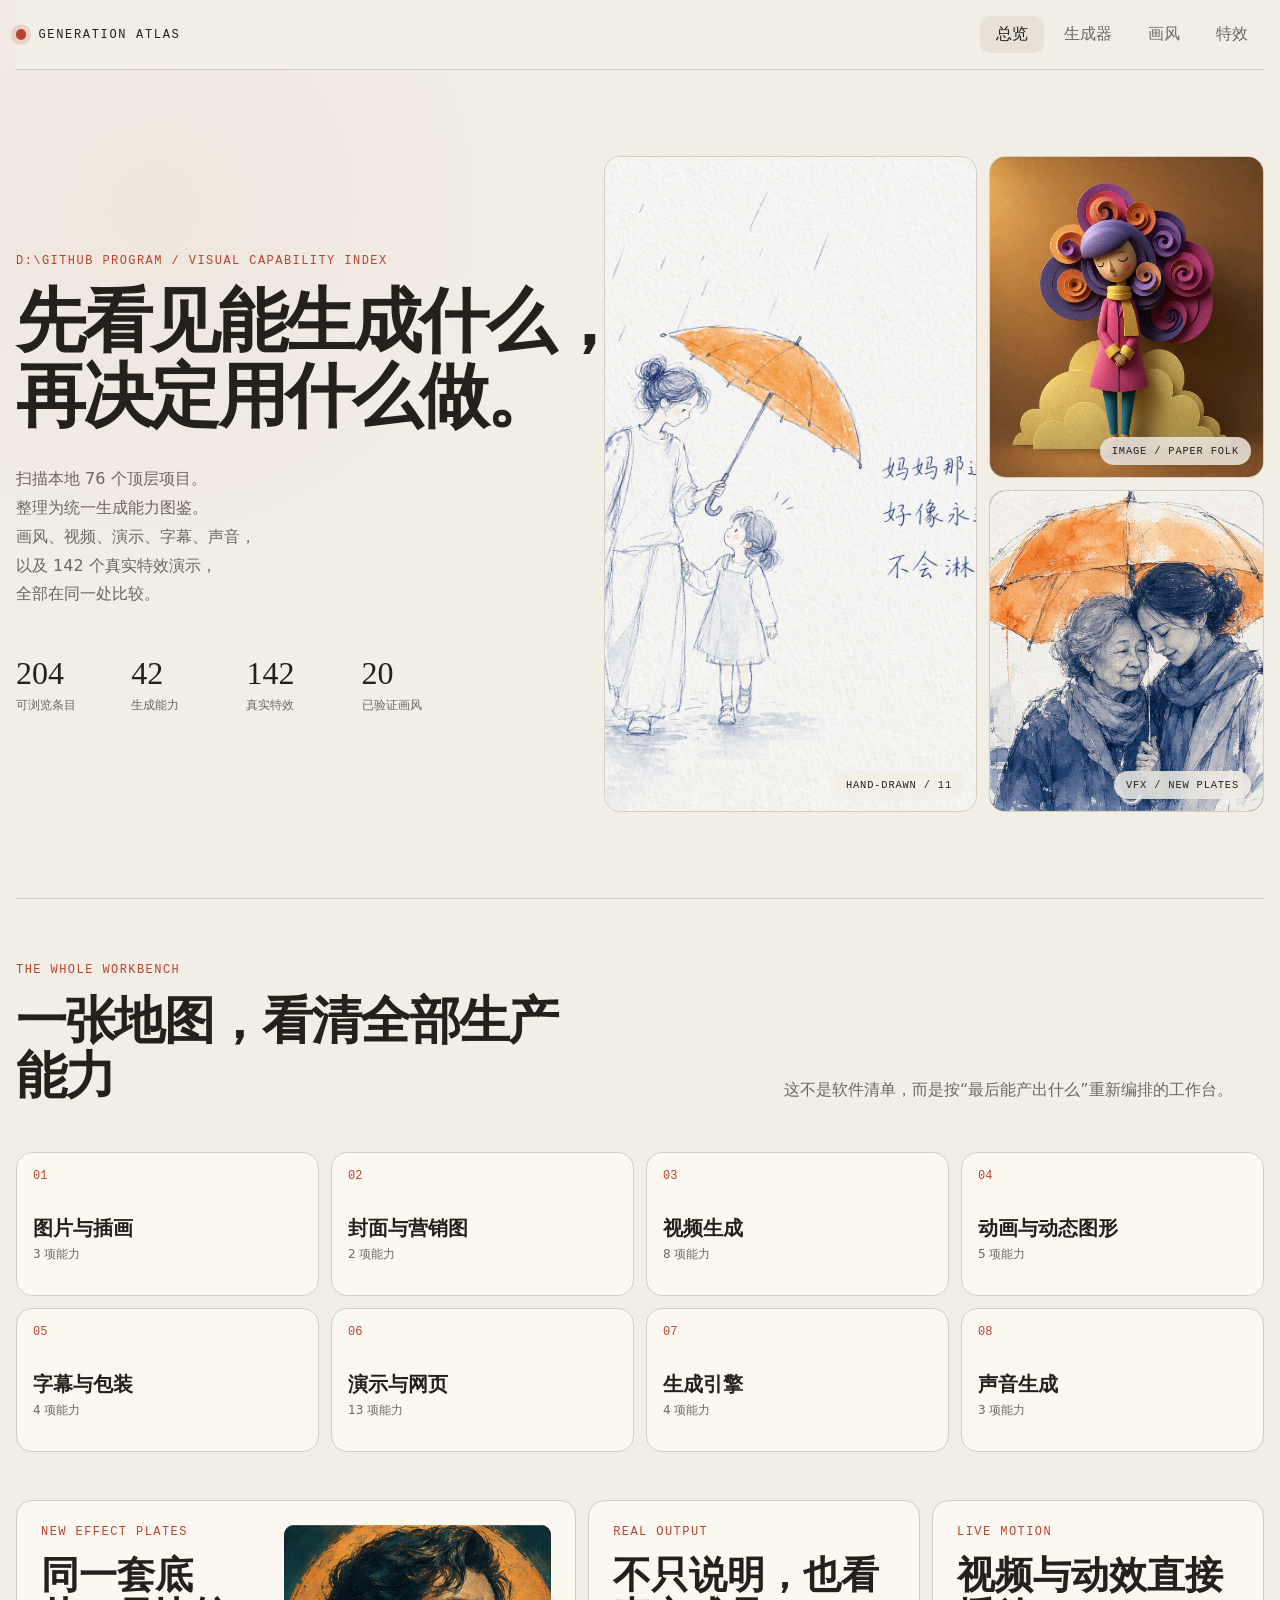
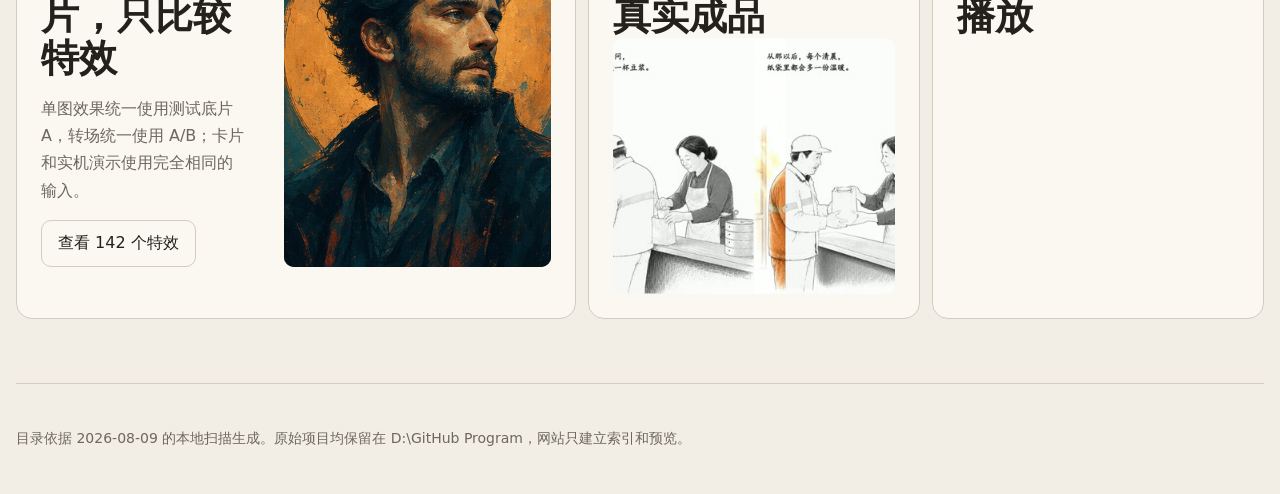
==== gallery/index.html @ 06fd8579 "新增生成能力图鉴与动态特效预览" ====
<!doctype html>
<html lang="zh-CN">
<head>
  <meta charset="utf-8">
  <meta name="viewport" content="width=device-width, initial-scale=1">
  <meta name="description" content="扫描 D:\GitHub Program 后建立的统一生成能力、视觉风格与特效素材库。">
  <title>生成能力图鉴</title>
  <link rel="icon" href="data:image/svg+xml,%3Csvg xmlns='http://www.w3.org/2000/svg' viewBox='0 0 64 64'%3E%3Crect width='64' height='64' rx='14' fill='%23b8442f'/%3E%3Ccircle cx='32' cy='32' r='15' fill='%23fff8ee'/%3E%3C/svg%3E">
  <link rel="stylesheet" href="./styles.css?v=20260728-2112">
  <link rel="stylesheet" href="./catalog.css?v=20260809-1535">
  <link rel="stylesheet" href="./effects.css?v=20260728-2112">
  <link rel="stylesheet" href="./canonical-effects.css?v=20260728-2112">
  <link rel="stylesheet" href="./responsive.css?v=20260728-2112">
  <script src="./data/catalog-data.js?v=20260809-1125" defer></script>
  <script src="./effect-specs.js?v=20260728-2112" defer></script>
  <script src="./assets/vendor/gsap.min.js?v=20260728-2112" defer></script>
  <script src="./effect-motion.js?v=20260809-1400" defer></script>
  <script src="./ui-utils.js?v=20260728-2112" defer></script>
  <script src="./renderers.js?v=20260728-2112" defer></script>
  <script src="./invocations.js?v=20260807-2220" defer></script>
  <script src="./gallery.js?v=20260809-1400" defer></script>
  <script src="./effect-preview-motion.js?v=20260809-1400" defer></script>
</head>
<body>
  <a class="skip-link" href="#catalog-main">跳到素材库</a>

  <header class="masthead">
    <a class="brand" href="#top" aria-label="生成能力图鉴首页">
      <span class="brand__mark" aria-hidden="true"></span>
      <span>GENERATION ATLAS</span>
    </a>
    <nav class="view-nav" aria-label="素材库分区">
      <button class="view-nav__button is-active" type="button" data-view="overview" aria-pressed="true">总览</button>
      <button class="view-nav__button" type="button" data-view="generators" aria-pressed="false">生成器</button>
      <button class="view-nav__button" type="button" data-view="styles" aria-pressed="false">画风</button>
      <button class="view-nav__button" type="button" data-view="effects" aria-pressed="false">特效</button>
    </nav>
  </header>

  <main id="catalog-main">
    <section id="top" class="hero" data-section="overview">
      <div class="hero__copy">
        <p class="eyebrow">D:\GITHUB PROGRAM / VISUAL CAPABILITY INDEX</p>
        <h1>
          <span>先看见能生成什么，</span>
          <span>再决定用什么做。</span>
        </h1>
        <p class="hero__intro">
          <span>扫描本地 76 个顶层项目。</span>
          <span>整理为统一生成能力图鉴。</span>
          <span>画风、视频、演示、字幕、声音，</span>
          <span>以及 142 个真实特效演示，</span>
          <span>全部在同一处比较。</span>
        </p>
        <dl class="hero__stats" aria-label="素材库统计">
          <div><dt>204</dt><dd>可浏览条目</dd></div>
          <div><dt>42</dt><dd>生成能力</dd></div>
          <div><dt>142</dt><dd>真实特效</dd></div>
          <div><dt>20</dt><dd>已验证画风</dd></div>
        </dl>
      </div>

      <div class="hero__contact-sheet" aria-label="生成内容预览">
        <figure class="hero__sample hero__sample--tall">
          <img src="./assets/effect-plates/emo-sketch.png" alt="情绪叙事淡彩速写">
          <figcaption>HAND-DRAWN / 11</figcaption>
        </figure>
        <figure class="hero__sample">
          <img src="./assets/effect-plates/paper-folk.png" alt="北欧纸雕">
          <figcaption>IMAGE / PAPER FOLK</figcaption>
        </figure>
        <figure class="hero__sample">
          <div class="effect-mini effect-mini--dissolve" aria-hidden="true">
            <img src="./assets/effect-plates/effect-ink-family.png" alt="">
            <img src="./assets/effect-plates/effect-vinyl-explorer.png" alt="">
          </div>
          <figcaption>VFX / NEW PLATES</figcaption>
        </figure>
      </div>
    </section>

    <section class="overview-board section-shell" data-section="overview" aria-labelledby="overview-title">
      <div class="section-heading">
        <div>
          <p class="eyebrow">THE WHOLE WORKBENCH</p>
          <h2 id="overview-title">一张地图，看清全部生产能力</h2>
        </div>
        <p>这不是软件清单，而是按“最后能产出什么”重新编排的工作台。</p>
      </div>
      <div id="family-board" class="family-board"></div>
      <div class="featured-grid">
        <article class="feature-story feature-story--wide">
          <div>
            <p class="eyebrow">NEW EFFECT PLATES</p>
            <h3>同一套底片，只比较特效</h3>
            <p>单图效果统一使用测试底片 A，转场统一使用 A/B；卡片和实机演示使用完全相同的输入。</p>
            <button class="inline-action" type="button" data-jump="effects">查看 142 个特效</button>
          </div>
          <div class="effect-mini effect-mini--dissolve" aria-hidden="true">
            <img src="./assets/effect-plates/effect-gouache-portrait.png" alt="">
            <img src="./assets/effect-plates/effect-paper-city.png" alt="">
          </div>
        </article>
        <article class="feature-story">
          <p class="eyebrow">REAL OUTPUT</p>
          <h3>不只说明，也看真实成品</h3>
          <img src="./assets/posters/handdraw-story.jpg" alt="手绘故事视频真实预览">
        </article>
        <article class="feature-story">
          <p class="eyebrow">LIVE MOTION</p>
          <h3>视频与动效直接播放</h3>
          <video src="./assets/posters/workbuddy-animation.mp4" autoplay muted loop playsinline aria-label="WorkBuddy 产品动画"></video>
        </article>
      </div>
    </section>

    <section class="catalog section-shell" data-section="generators" hidden aria-labelledby="generators-title">
      <div class="section-heading">
        <div>
          <p class="eyebrow">42 GENERATIVE WORKFLOWS</p>
          <h2 id="generators-title">按最终产物选择生成器</h2>
        </div>
        <p id="generator-count" class="result-count" aria-live="polite"></p>
      </div>
      <div class="toolbar">
        <label class="search">
          <span>搜索能力、产物或项目</span>
          <input id="generator-search" type="search" placeholder="例如：封面、字幕、PPT、语音" autocomplete="off">
        </label>
        <div id="generator-filters" class="filters" role="group" aria-label="按生成能力分组"></div>
      </div>
      <div id="generator-grid" class="catalog-grid"></div>
      <div id="generator-empty" class="empty-state" hidden>
        <h3>没有匹配的生成能力</h3>
        <p>换个关键词或回到全部分类。</p>
        <button class="inline-action" type="button" data-clear="generators">清除筛选</button>
      </div>
    </section>

    <section class="catalog section-shell" data-section="styles" hidden aria-labelledby="styles-title">
      <div class="section-heading">
        <div>
          <p class="eyebrow">20 VERIFIED VISUAL RECIPES</p>
          <h2 id="styles-title">选择稳定可复用的画风</h2>
        </div>
        <p id="style-count" class="result-count" aria-live="polite"></p>
      </div>
      <div class="toolbar">
        <label class="search">
          <span>搜索名称、别名或用途</span>
          <input id="style-search" type="search" placeholder="例如：水粉、讲解、潮玩" autocomplete="off">
        </label>
        <div id="style-filters" class="filters" role="group" aria-label="按画风分组"></div>
      </div>
      <div id="style-grid" class="catalog-grid catalog-grid--styles"></div>
      <div id="style-empty" class="empty-state" hidden>
        <h3>没有匹配的画风</h3>
        <p>换一个关键词或清除当前筛选。</p>
        <button class="inline-action" type="button" data-clear="styles">清除筛选</button>
      </div>
    </section>

    <section class="catalog section-shell" data-section="effects" hidden aria-labelledby="effects-title">
      <div class="section-heading">
        <div>
          <p class="eyebrow">142 LIVE HYPERFRAMES DEMOS</p>
          <h2 id="effects-title">统一生成图特效库</h2>
        </div>
        <p id="effect-count" class="result-count" aria-live="polite"></p>
      </div>
      <div class="effects-note">
        <span>控制变量预览</span>
        <p>单图效果只用固定 A，转场只用固定 A/B；点开后仍用同一套底片<span class="effects-note__keep">播放对应特效</span>。</p>
      </div>
      <div class="toolbar">
        <label class="search">
          <span>搜索特效名称或类型</span>
          <input id="effect-search" type="search" placeholder="例如：dissolve、caption、glass、code" autocomplete="off">
        </label>
        <div id="effect-filters" class="filters" role="group" aria-label="按特效类型分组"></div>
      </div>
      <div id="effect-grid" class="effect-grid"></div>
      <div id="effect-empty" class="empty-state" hidden>
        <h3>没有匹配的特效</h3>
        <p>尝试 shader、caption、transition 或 code。</p>
        <button class="inline-action" type="button" data-clear="effects">清除筛选</button>
      </div>
    </section>
  </main>

  <footer>
    <p>目录依据 2026-08-09 的本地扫描生成。原始项目均保留在 D:\GitHub Program，网站只建立索引和预览。</p>
  </footer>

  <dialog id="detail-dialog" class="detail-dialog" aria-labelledby="detail-title">
    <div class="dialog__frame">
      <div id="detail-media" class="dialog__media"></div>
      <div class="dialog__copy">
        <div class="dialog__header">
          <p id="detail-meta" class="dialog__meta"></p>
          <button id="detail-close" class="text-button" type="button">关闭</button>
        </div>
        <div class="dialog__content">
          <h2 id="detail-title"></h2>
          <p id="detail-description" class="dialog__description"></p>
          <div id="detail-tags" class="tags"></div>
          <p id="detail-source" class="source-path"></p>
        </div>
        <button id="detail-copy" class="primary-action" type="button">复制调用信息</button>
      </div>
    </div>
  </dialog>
</body>
</html>
---- gallery/styles.css ----
:root {
  color-scheme: light dark;
  --canvas: #f2eee6;
  --surface: #fbf8f1;
  --surface-strong: #e8e1d5;
  --ink: #24211d;
  --ink-muted: #6d675f;
  --line: #d4ccbf;
  --accent: #b8442f;
  --accent-ink: #fff8ee;
  --display: "Iowan Old Style", "Songti SC", "STSong", Georgia, serif;
  --body: "PingFang SC", "Microsoft YaHei", system-ui, sans-serif;
  --mono: "SFMono-Regular", Consolas, monospace;
  --text-xs: 0.75rem;
  --text-sm: 0.875rem;
  --text-md: 1rem;
  --text-lg: 1.25rem;
  --text-xl: clamp(2.3rem, 5.5vw, 4.7rem);
  --space-1: 0.25rem;
  --space-2: 0.5rem;
  --space-3: 0.75rem;
  --space-4: 1rem;
  --space-6: 1.5rem;
  --space-8: 2rem;
  --space-12: 3rem;
  --space-16: 4rem;
  --radius-control: 0.625rem;
  --radius-card: 1rem;
  --radius-dialog: 1.25rem;
  --content-width: 92.5rem;
  --transition-standard: 180ms ease-out;
}

@media (prefers-color-scheme: dark) {
  :root {
    --canvas: #1b1a18;
    --surface: #25231f;
    --surface-strong: #34302a;
    --ink: #f1eadf;
    --ink-muted: #b9b0a4;
    --line: #49443d;
    --accent: #e07a61;
    --accent-ink: #211b18;
  }
}

* {
  box-sizing: border-box;
}

html {
  scroll-behavior: smooth;
  background: var(--canvas);
  color: var(--ink);
  font-family: var(--body);
}

body {
  min-width: 20rem;
  margin: 0;
  background:
    radial-gradient(circle at 12% 10%, color-mix(in srgb, var(--accent) 5%, transparent), transparent 26rem),
    var(--canvas);
  color: var(--ink);
}

button,
input {
  font: inherit;
}

button {
  color: inherit;
}

button:focus-visible,
input:focus-visible {
  outline: 0.1875rem solid var(--accent);
  outline-offset: var(--space-1);
}

img,
video {
  display: block;
  max-width: 100%;
}

[hidden] {
  display: none !important;
}

.skip-link {
  position: fixed;
  top: var(--space-3);
  left: var(--space-3);
  z-index: 50;
  padding: var(--space-3) var(--space-4);
  border-radius: var(--radius-control);
  background: var(--accent);
  color: var(--accent-ink);
  transform: translateY(-160%);
}

.skip-link:focus {
  transform: translateY(0);
}

.masthead {
  position: sticky;
  top: 0;
  z-index: 20;
  display: flex;
  align-items: center;
  justify-content: space-between;
  width: min(calc(100% - var(--space-8)), var(--content-width));
  margin-inline: auto;
  padding-block: var(--space-4);
  border-bottom: 0.0625rem solid var(--line);
  background: color-mix(in srgb, var(--canvas) 88%, transparent);
  backdrop-filter: blur(1rem);
}

.brand {
  display: inline-flex;
  align-items: center;
  gap: var(--space-3);
  color: var(--ink);
  font-family: var(--mono);
  font-size: var(--text-xs);
  letter-spacing: 0.14em;
  text-decoration: none;
}

.brand__mark {
  width: 0.65rem;
  height: 0.65rem;
  border-radius: 50%;
  background: var(--accent);
  box-shadow: 0 0 0 0.3rem color-mix(in srgb, var(--accent) 16%, transparent);
}

.view-nav {
  display: flex;
  gap: var(--space-1);
}

.view-nav__button {
  padding: var(--space-2) var(--space-4);
  border: 0;
  border-radius: var(--radius-control);
  background: transparent;
  color: var(--ink-muted);
  cursor: pointer;
}

.view-nav__button:hover,
.view-nav__button.is-active {
  background: var(--surface-strong);
  color: var(--ink);
}

.hero,
.section-shell,
footer {
  width: min(calc(100% - var(--space-8)), var(--content-width));
  margin-inline: auto;
}

#catalog-main {
  scroll-margin-top: calc(var(--space-16) + var(--space-4));
}

.hero {
  display: grid;
  grid-template-columns: minmax(0, 0.9fr) minmax(28rem, 1.1fr);
  gap: var(--space-12);
  align-items: center;
  min-height: min(52rem, 92vh);
  padding-block: var(--space-16);
}

.hero__copy,
.hero__contact-sheet {
  min-width: 0;
}

.eyebrow {
  margin: 0 0 var(--space-4);
  color: var(--accent);
  font-family: var(--mono);
  font-size: var(--text-xs);
  letter-spacing: 0.12em;
}

h1,
h2,
h3,
p {
  text-wrap: pretty;
}

h1,
h2,
h3 {
  font-family: var(--display);
}

h1 {
  margin: 0;
  font-size: var(--text-xl);
  font-weight: 600;
  letter-spacing: -0.04em;
  line-height: 1.06;
}

h1 span,
.hero__intro span {
  display: block;
}

h1 span {
  white-space: nowrap;
}

.hero__intro {
  max-width: 42rem;
  margin: var(--space-8) 0 0;
  color: var(--ink-muted);
  font-size: var(--text-md);
  line-height: 1.8;
}

.hero__stats {
  display: flex;
  flex-wrap: wrap;
  gap: var(--space-8);
  margin: var(--space-12) 0 0;
}

.hero__stats div {
  min-width: 5.2rem;
}

.hero__stats dt {
  font-family: var(--display);
  font-size: 2rem;
  line-height: 1;
}

.hero__stats dd {
  margin: var(--space-2) 0 0;
  color: var(--ink-muted);
  font-size: var(--text-xs);
}

.hero__contact-sheet {
  display: grid;
  grid-template-columns: minmax(0, 1.15fr) minmax(0, 0.85fr);
  grid-template-rows: repeat(2, minmax(0, 1fr));
  gap: var(--space-3);
  min-height: 34rem;
}

.hero__sample {
  position: relative;
  min-width: 0;
  margin: 0;
  overflow: hidden;
  border: 0.0625rem solid var(--line);
  border-radius: var(--radius-card);
  background: var(--surface-strong);
}

.hero__sample--tall {
  grid-row: 1 / 3;
}

.hero__sample img,
.hero__sample video {
  width: 100%;
  height: 100%;
  object-fit: cover;
}

.hero__sample figcaption {
  position: absolute;
  right: var(--space-3);
  bottom: var(--space-3);
  padding: var(--space-2) var(--space-3);
  border-radius: 999px;
  background: color-mix(in srgb, var(--canvas) 82%, transparent);
  font-family: var(--mono);
  font-size: 0.65rem;
  letter-spacing: 0.08em;
  backdrop-filter: blur(0.7rem);
}

.section-shell {
  padding-block: var(--space-16);
  border-top: 0.0625rem solid var(--line);
}

.section-heading {
  display: grid;
  grid-template-columns: minmax(0, 1fr) minmax(16rem, 30rem);
  gap: var(--space-8);
  align-items: end;
  margin-bottom: var(--space-12);
}

.section-heading h2 {
  max-width: 24ch;
  margin: 0;
  font-size: clamp(2rem, 4vw, 3.8rem);
  font-weight: 600;
  letter-spacing: -0.035em;
  line-height: 1.08;
}

.section-heading > p {
  margin: 0;
  color: var(--ink-muted);
  line-height: 1.7;
}

footer {
  padding-block: var(--space-8);
  border-top: 0.0625rem solid var(--line);
  color: var(--ink-muted);
  font-size: var(--text-sm);
}

.clipboard-fallback {
  position: fixed;
  opacity: 0;
  pointer-events: none;
}
---- gallery/catalog.css ----
.family-board {
  display: grid;
  grid-template-columns: repeat(4, minmax(0, 1fr));
  gap: var(--space-3);
}

.family-tile {
  display: grid;
  min-height: 9rem;
  padding: var(--space-4);
  border: 0.0625rem solid var(--line);
  border-radius: var(--radius-card);
  background: var(--surface);
  text-align: left;
  cursor: pointer;
  transition: transform var(--transition-standard), border-color var(--transition-standard);
}

.family-tile:hover {
  border-color: var(--accent);
  transform: translateY(-0.2rem);
}

.family-tile__index {
  color: var(--accent);
  font-family: var(--mono);
  font-size: var(--text-xs);
}

.family-tile strong {
  align-self: end;
  font-family: var(--display);
  font-size: var(--text-lg);
}

.family-tile > span:last-child {
  margin-top: var(--space-1);
  color: var(--ink-muted);
  font-size: var(--text-xs);
}

.featured-grid {
  display: grid;
  grid-template-columns: 1.35fr 0.8fr 0.8fr;
  gap: var(--space-3);
  margin-top: var(--space-12);
}

.feature-story {
  display: grid;
  align-content: start;
  min-height: 25rem;
  padding: var(--space-6);
  overflow: hidden;
  border: 0.0625rem solid var(--line);
  border-radius: var(--radius-card);
  background: var(--surface);
}

.feature-story--wide {
  grid-template-columns: minmax(0, 0.9fr) minmax(14rem, 1.1fr);
  gap: var(--space-6);
}

.feature-story h3 {
  margin: 0;
  font-size: clamp(1.6rem, 3vw, 2.7rem);
  font-weight: 600;
  line-height: 1.08;
}

.feature-story p:not(.eyebrow) {
  color: var(--ink-muted);
  line-height: 1.7;
}

.feature-story > img,
.feature-story > video {
  width: 100%;
  height: 16rem;
  margin-top: auto;
  border-radius: var(--radius-control);
  object-fit: cover;
}

.inline-action,
.card-action,
.primary-action,
.text-button,
.filter {
  border: 0.0625rem solid var(--line);
  border-radius: var(--radius-control);
  background: var(--surface);
  cursor: pointer;
  transition: transform var(--transition-standard), border-color var(--transition-standard), background var(--transition-standard);
}

.inline-action {
  padding: var(--space-3) var(--space-4);
}

.inline-action:hover,
.card-action:hover,
.filter:hover {
  border-color: var(--accent);
  transform: translateY(-0.1rem);
}

.toolbar {
  display: grid;
  grid-template-columns: minmax(16rem, 24rem) minmax(0, 1fr);
  gap: var(--space-4);
  align-items: end;
  margin-bottom: var(--space-8);
}

.search {
  display: grid;
  gap: var(--space-2);
  color: var(--ink-muted);
  font-size: var(--text-xs);
}

.search input {
  width: 100%;
  min-height: 2.8rem;
  padding: 0 var(--space-4);
  border: 0.0625rem solid var(--line);
  border-radius: var(--radius-control);
  background: var(--surface);
  color: var(--ink);
}

.filters {
  display: flex;
  flex-wrap: wrap;
  gap: var(--space-2);
}

.filter {
  padding: 0.65rem var(--space-3);
  color: var(--ink-muted);
}

.filter.is-active {
  border-color: var(--ink);
  background: var(--surface-strong);
  color: var(--ink);
}

.catalog-grid {
  display: grid;
  grid-template-columns: repeat(auto-fill, minmax(min(100%, 18rem), 1fr));
  gap: var(--space-4);
}

.catalog-card {
  display: grid;
  grid-template-rows: 17rem 1fr;
  min-width: 0;
  overflow: hidden;
  border: 0.0625rem solid var(--line);
  border-radius: var(--radius-card);
  background: var(--surface);
}

.catalog-card__media {
  min-width: 0;
  padding: 0;
  overflow: hidden;
  border: 0;
  border-bottom: 0.0625rem solid var(--line);
  background: var(--surface-strong);
  cursor: zoom-in;
}

.catalog-card__media img,
.catalog-card__media video {
  width: 100%;
  height: 100%;
  object-fit: cover;
  transition: transform 450ms ease-out;
}

.catalog-card__media:hover img,
.catalog-card__media:hover video {
  transform: scale(1.025);
}

.catalog-card__media:focus-visible {
  position: relative;
  z-index: 1;
  outline: 0;
}

.catalog-card__media:focus-visible::after {
  content: "";
  position: absolute;
  inset: 0;
  border: 3px solid var(--accent);
  pointer-events: none;
}

.catalog-card--style .catalog-card__media img {
  object-fit: contain;
}

.catalog-card__body {
  display: grid;
  align-content: start;
  gap: var(--space-3);
  padding: var(--space-4);
}

.catalog-card__body h3 {
  margin: 0;
  font-size: var(--text-lg);
  font-weight: 600;
}

.catalog-card__body > p {
  margin: 0;
  color: var(--ink-muted);
  font-size: var(--text-sm);
  line-height: 1.65;
}

.catalog-card__meta {
  font-family: var(--mono);
  font-size: var(--text-xs) !important;
  letter-spacing: 0.03em;
}

.card-action {
  justify-self: start;
  margin-top: var(--space-2);
  padding: var(--space-2) var(--space-3);
  font-size: var(--text-sm);
}

.result-count {
  font-family: var(--mono);
  font-size: var(--text-sm);
}

.effects-note {
  display: flex;
  align-items: center;
  gap: var(--space-4);
  margin: calc(var(--space-6) * -1) 0 var(--space-8);
  padding: var(--space-4);
  border-left: 0.2rem solid var(--accent);
  background: var(--surface);
}

.effects-note > span {
  flex: 0 0 auto;
  color: var(--accent);
  font-family: var(--mono);
  font-size: var(--text-xs);
}

.effects-note p {
  margin: 0;
  color: var(--ink-muted);
  font-size: var(--text-sm);
}

.effects-note__keep {
  white-space: nowrap;
}

.empty-state {
  padding: var(--space-16);
  border: 0.0625rem dashed var(--line);
  border-radius: var(--radius-card);
  text-align: center;
}

.empty-state h3 {
  margin: 0;
}

.empty-state p {
  color: var(--ink-muted);
}

.detail-dialog {
  width: min(94vw, 86rem);
  height: min(88vh, 52rem);
  padding: 0;
  overflow: hidden;
  border: 0.0625rem solid var(--line);
  border-radius: var(--radius-dialog);
  background: var(--surface);
  color: var(--ink);
}

.detail-dialog::backdrop {
  background: color-mix(in srgb, #000 74%, transparent);
  backdrop-filter: blur(0.45rem);
}

.dialog__frame {
  display: grid;
  grid-template-columns: minmax(0, 1.45fr) minmax(30rem, 0.55fr);
  height: 100%;
}

.dialog__media {
  display: grid;
  place-items: center;
  min-width: 0;
  min-height: 0;
  overflow: hidden;
  border-right: 0.0625rem solid var(--line);
  background: var(--surface-strong);
}

.dialog__asset {
  width: 100%;
  height: 100%;
  object-fit: contain;
}

.dialog__copy {
  display: grid;
  grid-template-rows: auto minmax(0, 1fr) auto;
  gap: var(--space-6);
  min-height: 0;
  padding: var(--space-8);
  overflow: hidden;
}

.dialog__content {
  display: grid;
  align-content: start;
  gap: var(--space-6);
  min-height: 0;
  overflow-y: auto;
}

.dialog__header {
  display: flex;
  align-items: center;
  justify-content: space-between;
  gap: var(--space-4);
}

.dialog__meta {
  margin: 0;
  color: var(--accent);
  font-family: var(--mono);
  font-size: var(--text-xs);
}

.dialog__copy h2 {
  margin: 0;
  font-size: clamp(2rem, 4vw, 3.4rem);
  font-weight: 600;
  line-height: 1.05;
  text-wrap: balance;
}

.dialog__description,
.source-path {
  margin: 0;
  color: var(--ink-muted);
  line-height: 1.7;
}

.dialog__description {
  white-space: pre-line;
  text-wrap: pretty;
  word-break: auto-phrase;
}

.source-path {
  padding: var(--space-3);
  overflow-wrap: anywhere;
  border-left: 0.15rem solid var(--line);
  background: var(--surface-strong);
  font-family: var(--mono);
  font-size: var(--text-xs);
}

.tags {
  display: flex;
  flex-wrap: wrap;
  gap: var(--space-2);
}

.tags span {
  padding: var(--space-1) var(--space-2);
  border: 0.0625rem solid var(--line);
  border-radius: var(--radius-control);
  color: var(--ink-muted);
  font-family: var(--mono);
  font-size: var(--text-xs);
}

.text-button,
.primary-action {
  padding: var(--space-3) var(--space-4);
}

.primary-action {
  border-color: var(--accent);
  background: var(--accent);
  color: var(--accent-ink);
}

.dialog__style-gallery {
  display: grid;
  grid-auto-flow: column;
  grid-auto-columns: min(84%, 40rem);
  gap: var(--space-3);
  width: 100%;
  height: 100%;
  padding: var(--space-4);
  overflow-x: auto;
  scroll-snap-type: x mandatory;
}

.dialog__style-gallery img {
  width: 100%;
  height: 100%;
  border-radius: var(--radius-control);
  object-fit: contain;
  scroll-snap-align: center;
}
---- gallery/effects.css ----
.effect-grid {
  display: grid;
  grid-template-columns: repeat(auto-fill, minmax(min(100%, 15.5rem), 1fr));
  gap: var(--space-4);
}

.effect-card {
  overflow: hidden;
  border: 0.0625rem solid var(--line);
  border-radius: var(--radius-card);
  background: var(--surface);
}

.effect-card__preview {
  display: block;
  width: 100%;
  aspect-ratio: 16 / 10;
  padding: 0;
  overflow: hidden;
  border: 0;
  border-bottom: 0.0625rem solid var(--line);
  background: var(--surface-strong);
  cursor: pointer;
}

.effect-card__body {
  display: grid;
  gap: var(--space-2);
  padding: var(--space-3);
}

.effect-card__body p {
  display: flex;
  justify-content: space-between;
  margin: 0;
  color: var(--ink-muted);
  font-family: var(--mono);
  font-size: 0.67rem;
  text-transform: uppercase;
}

.effect-card__body h3 {
  min-height: 2.6em;
  margin: 0;
  font-family: var(--body);
  font-size: var(--text-sm);
  font-weight: 600;
  line-height: 1.3;
}

.effect-preview,
.effect-mini {
  position: relative;
  width: 100%;
  height: 100%;
  overflow: hidden;
  background: #171512;
  isolation: isolate;
}

.effect-preview img,
.effect-mini img {
  position: absolute;
  inset: 0;
  width: 100%;
  height: 100%;
  object-fit: cover;
}

.effect-preview img {
  object-position: var(--effect-position, center);
}

.effect-preview__a {
  z-index: 1;
}

.effect-preview__b {
  z-index: 2;
}

.effect-preview__veil,
.effect-preview__signal {
  position: absolute;
  z-index: 3;
  pointer-events: none;
}

.effect-preview__b,
.effect-preview__veil,
.effect-preview__signal {
  animation-delay: var(--effect-delay, 0s) !important;
}

.effect-preview--reveal .effect-preview__b,
.effect-mini--dissolve img:last-child {
  animation: fx-reveal 4.2s cubic-bezier(0.77, 0, 0.18, 1) infinite;
  clip-path: inset(0 100% 0 0);
}

.effect-preview--dissolve .effect-preview__b {
  animation: fx-dissolve 4.8s steps(12) infinite;
  mask-image: linear-gradient(90deg, transparent, #000 35%, #000);
}

.effect-preview--dissolve .effect-preview__signal {
  inset: 0;
  background: repeating-linear-gradient(105deg, transparent 0 0.7rem, rgba(255, 255, 255, 0.3) 0.75rem, transparent 0.85rem);
  mix-blend-mode: overlay;
  animation: fx-scan 4.8s linear infinite;
}

.effect-preview--glitch .effect-preview__b {
  opacity: 0;
  animation: fx-glitch 3.4s steps(1) infinite;
  mix-blend-mode: screen;
}

.effect-preview--glitch .effect-preview__signal {
  inset: 0;
  background: repeating-linear-gradient(0deg, transparent 0 0.45rem, rgba(255, 255, 255, 0.14) 0.5rem);
  animation: fx-flicker 180ms steps(2) infinite;
}

.effect-preview--liquid .effect-preview__b {
  animation: fx-liquid 5s ease-in-out infinite;
  border-radius: 50%;
  filter: saturate(1.12);
}

.effect-preview--liquid .effect-preview__veil {
  inset: 14%;
  border: 0.0625rem solid rgba(255, 255, 255, 0.55);
  border-radius: 42% 58% 61% 39% / 45% 42% 58% 55%;
  box-shadow: inset 0 0 1.2rem rgba(255, 255, 255, 0.34);
  animation: fx-blob 4s ease-in-out infinite alternate;
}

.effect-preview--burn .effect-preview__b {
  animation: fx-burn 4.6s ease-in-out infinite;
  mask-image: radial-gradient(circle at 50% 50%, #000 0 36%, transparent 62%);
}

.effect-preview--burn .effect-preview__signal {
  inset: 0;
  box-shadow: inset 0 0 2rem rgba(255, 74, 12, 0.7);
  animation: fx-flicker 260ms steps(2) infinite;
  mix-blend-mode: screen;
}

.effect-preview--lens .effect-preview__b {
  width: 58%;
  height: 74%;
  margin: auto;
  border-radius: 50%;
  animation: fx-lens 4.4s ease-in-out infinite;
  filter: saturate(1.3) contrast(1.05);
}

.effect-preview--light .effect-preview__b {
  opacity: 0;
  animation: fx-light 4.8s ease-in-out infinite;
  mix-blend-mode: screen;
}

.effect-preview--light .effect-preview__veil {
  inset: -40%;
  background: conic-gradient(from 70deg, transparent, rgba(255, 223, 160, 0.8), transparent 30%);
  animation: fx-spin 5s linear infinite;
  mix-blend-mode: screen;
}

.effect-preview--camera .effect-preview__a {
  animation: fx-camera 5.5s ease-in-out infinite alternate;
}

.effect-preview--camera .effect-preview__b {
  opacity: 0;
}

.effect-preview--caption .effect-preview__b,
.effect-preview--code .effect-preview__b,
.effect-preview--data .effect-preview__b {
  opacity: 0.28;
  mix-blend-mode: luminosity;
}

.effect-preview--caption .effect-preview__signal {
  right: 8%;
  bottom: 10%;
  left: 8%;
  height: 18%;
  border-left: 0.25rem solid #ff744f;
  background: rgba(20, 18, 16, 0.78);
  animation: fx-caption 3.6s cubic-bezier(0.22, 1, 0.36, 1) infinite;
}

.effect-preview--code .effect-preview__signal {
  inset: 14% 10%;
  background: repeating-linear-gradient(0deg, rgba(223, 238, 224, 0.8) 0 0.12rem, transparent 0.12rem 0.65rem);
  animation: fx-code 4s linear infinite;
  mix-blend-mode: screen;
}

.effect-preview--data .effect-preview__signal {
  inset: 18%;
  border-right: 0.1rem solid rgba(255, 255, 255, 0.55);
  border-bottom: 0.1rem solid rgba(255, 255, 255, 0.55);
  animation: fx-chart 4s ease-in-out infinite;
}

.effect-mini {
  min-height: 20rem;
  border-radius: var(--radius-control);
}

.effect-stage {
  position: relative;
  width: 100%;
  height: 100%;
  overflow: hidden;
  background: #080808;
}

.effect-stage iframe {
  position: absolute;
  top: 0;
  left: 0;
  width: 1920px;
  height: 1080px;
  border: 0;
  transform-origin: top left;
}

@keyframes fx-reveal {
  0%, 12% { clip-path: inset(0 100% 0 0); }
  55%, 82% { clip-path: inset(0); }
  100% { clip-path: inset(0 0 0 100%); }
}

@keyframes fx-dissolve {
  0%, 12% { clip-path: inset(0 100% 0 0); }
  60%, 82% { clip-path: inset(0); }
  100% { clip-path: inset(0 0 0 100%); }
}

@keyframes fx-glitch {
  0%, 70%, 100% { opacity: 0; transform: translateX(0); clip-path: inset(0); }
  72% { opacity: 0.8; transform: translateX(-0.45rem); clip-path: inset(12% 0 58%); }
  76% { opacity: 0.5; transform: translateX(0.55rem); clip-path: inset(54% 0 16%); }
  80% { opacity: 0.75; transform: translateX(-0.2rem); clip-path: inset(32% 0 36%); }
}

@keyframes fx-liquid {
  0%, 100% { clip-path: circle(0% at 50% 50%); }
  45%, 75% { clip-path: circle(72% at 50% 50%); }
}

@keyframes fx-burn {
  0%, 10%, 100% { opacity: 0; transform: scale(0.6); }
  55%, 78% { opacity: 1; transform: scale(1.5); }
}

@keyframes fx-lens {
  0%, 100% { opacity: 0; transform: scale(0.3) rotate(-8deg); }
  45%, 75% { opacity: 1; transform: scale(1.45) rotate(5deg); }
}

@keyframes fx-light {
  0%, 18%, 100% { opacity: 0; filter: brightness(1); }
  48%, 70% { opacity: 0.82; filter: brightness(1.4) saturate(1.2); }
}

@keyframes fx-camera {
  from { transform: scale(1) translate3d(-1%, 0, 0); }
  to { transform: scale(1.18) translate3d(3%, -2%, 0); }
}

@keyframes fx-caption {
  0%, 16%, 100% { opacity: 0; transform: translateY(120%); }
  42%, 78% { opacity: 1; transform: translateY(0); }
}

@keyframes fx-code {
  from { transform: translateY(-18%); }
  to { transform: translateY(18%); }
}

@keyframes fx-chart {
  0%, 100% { clip-path: inset(100% 0 0 0); }
  50%, 78% { clip-path: inset(0); }
}

@keyframes fx-blob {
  from { transform: rotate(-8deg) scale(0.9); }
  to { transform: rotate(12deg) scale(1.08); }
}

@keyframes fx-spin {
  to { transform: rotate(1turn); }
}

@keyframes fx-scan {
  from { transform: translateX(-50%); }
  to { transform: translateX(50%); }
}

@keyframes fx-flicker {
  50% { opacity: 0.45; }
}
---- gallery/canonical-effects.css ----
.test-effect {
  position: relative;
  width: 100%;
  height: 100%;
  overflow: hidden;
  background: #151b26;
  isolation: isolate;
}

.test-effect__plate,
.test-effect__grain,
.test-effect__shade,
.test-effect__sweep,
.test-effect__grid,
.test-effect__caption {
  position: absolute;
  inset: 0;
}

.test-effect__plate {
  width: 100%;
  height: 100%;
  object-fit: cover;
  object-position: center;
}

.test-effect__plate--a {
  z-index: 1;
}

.test-effect__plate--b {
  z-index: 2;
  opacity: 0;
}

.test-effect[data-transition="true"] .test-effect__plate--b {
  opacity: 1;
  clip-path: inset(0 44% 0 0);
}

.test-effect__grain,
.test-effect__shade,
.test-effect__sweep,
.test-effect__grid,
.test-effect__caption {
  z-index: 3;
  pointer-events: none;
}

.test-effect__grain {
  opacity: 0;
  background-image:
    radial-gradient(circle, rgba(21, 27, 38, 0.88) 0 0.05rem, transparent 0.07rem),
    radial-gradient(circle, rgba(244, 239, 228, 0.78) 0 0.04rem, transparent 0.065rem);
  background-position: 0 0, 0.12rem 0.15rem;
  background-size: 0.28rem 0.28rem, 0.36rem 0.36rem;
  mix-blend-mode: multiply;
}

.test-effect__shade {
  opacity: 0;
  background: radial-gradient(circle, transparent 36%, rgba(21, 27, 38, 0.86) 100%);
}

.test-effect__sweep {
  opacity: 0;
  background: linear-gradient(110deg, transparent 28%, rgba(255, 255, 255, 0.92) 48%, transparent 68%);
  mix-blend-mode: screen;
  transform: translateX(-70%);
}

.test-effect__grid {
  opacity: 0;
  background:
    repeating-linear-gradient(0deg, rgba(21, 27, 38, 0.72) 0 2px, transparent 2px 16px),
    repeating-linear-gradient(90deg, rgba(21, 27, 38, 0.72) 0 2px, transparent 2px 16px);
  mix-blend-mode: multiply;
}

.test-effect__caption {
  inset: auto 7% 8%;
  display: grid;
  gap: 0.12rem;
  width: fit-content;
  padding: 0.55rem 0.7rem;
  border-left: 0.28rem solid #f4c84a;
  background: rgba(21, 27, 38, 0.92);
  color: #f4efe4;
  font-family: var(--body, Arial, sans-serif);
  opacity: 0;
}

.test-effect__caption strong {
  font-size: clamp(0.62rem, 1.2vw, 1.25rem);
  letter-spacing: 0.08em;
}

.test-effect__caption small {
  color: #22c7c9;
  font-family: var(--mono, monospace);
  font-size: clamp(0.48rem, 0.8vw, 0.8rem);
  letter-spacing: 0.12em;
}

.test-effect--blur .test-effect__plate--a {
  filter: blur(0.22rem);
  transform: scale(1.04);
}

.test-effect--blur[data-transition="true"] .test-effect__plate--b {
  filter: blur(0.12rem);
}

.test-effect--grain .test-effect__grain {
  opacity: 0.72;
}

.test-effect--vignette .test-effect__shade {
  opacity: 0.94;
}

.test-effect--pixel .test-effect__plate--a {
  filter: contrast(1.3) saturate(0.72);
}

.test-effect--pixel .test-effect__grid {
  opacity: 0.54;
}

.test-effect--pixel[data-transition="true"] .test-effect__plate--b {
  filter: contrast(1.3);
}

.test-effect--glitch .test-effect__plate--b {
  opacity: 0.62;
  clip-path: inset(28% 0 42%);
  filter: hue-rotate(115deg) saturate(2);
  mix-blend-mode: screen;
  transform: translateX(3%);
}

.test-effect--dissolve .test-effect__plate--b {
  opacity: 1;
  mask-image: repeating-radial-gradient(circle at 46% 54%, #000 0 4px, transparent 5px 12px);
}

.test-effect--shatter .test-effect__plate--b {
  opacity: 1;
  clip-path: polygon(0 0, 58% 0, 47% 31%, 72% 52%, 42% 69%, 52% 100%, 0 100%);
}

.test-effect--wipe .test-effect__plate--b {
  opacity: 1;
  clip-path: inset(0 43% 0 0);
}

.test-effect--push .test-effect__plate--a {
  transform: translateX(-42%);
}

.test-effect--push .test-effect__plate--b {
  opacity: 1;
  transform: translateX(58%);
}

.test-effect--scale .test-effect__plate--b {
  inset: 17%;
  width: 66%;
  height: 66%;
  border: 0.2rem solid #f4efe4;
  opacity: 1;
  transform: scale(0.82);
}

.test-effect--rotate {
  perspective: 52rem;
}

.test-effect--rotate .test-effect__plate--b {
  opacity: 1;
  clip-path: inset(0 0 0 48%);
  transform: rotateY(-18deg);
  transform-origin: left center;
}

.test-effect--warp .test-effect__plate--b {
  opacity: 1;
  clip-path: polygon(42% 0, 100% 0, 100% 100%, 31% 100%, 52% 62%);
  transform: skewX(-8deg) scale(1.08);
}

.test-effect--liquid .test-effect__plate--b {
  opacity: 1;
  clip-path: ellipse(42% 58% at 52% 51%);
  filter: saturate(1.25);
}

.test-effect--lens .test-effect__plate--b {
  opacity: 1;
  clip-path: circle(31% at 58% 48%);
  transform: scale(1.12);
}

.test-effect--burn .test-effect__plate--b {
  opacity: 1;
  clip-path: circle(42% at 48% 52%);
}

.test-effect--burn .test-effect__shade {
  opacity: 0.72;
  background: radial-gradient(circle at 48% 52%, transparent 34%, rgba(239, 91, 63, 0.92) 47%, transparent 57%);
  mix-blend-mode: screen;
}

.test-effect--light .test-effect__sweep {
  opacity: 0.86;
  transform: translateX(8%);
}

.test-effect--caption .test-effect__caption {
  opacity: 1;
}

.test-effect--code .test-effect__grid {
  inset: 15% 10%;
  opacity: 0.75;
  background: repeating-linear-gradient(0deg, #22c7c9 0 3px, transparent 3px 18px);
  mix-blend-mode: screen;
}

.test-effect--data .test-effect__grid {
  inset: 20% 12%;
  opacity: 0.78;
  border-right: 0.2rem solid #f4efe4;
  border-bottom: 0.2rem solid #f4efe4;
  background: linear-gradient(145deg, transparent 42%, #f4c84a 43% 47%, transparent 48%);
}

.test-effect--camera .test-effect__plate--a {
  transform: scale(1.16) translate3d(3%, -2%, 0);
}

/* Card-only representative signatures keep one fixed input while making
   concrete registry effects distinguishable before the dialog is opened. */
.test-effect--card .test-effect__plate {
  object-position:
    calc(50% + var(--preview-x))
    calc(50% + var(--preview-y));
}

.test-effect--card.test-effect--blur .test-effect__plate--a {
  filter: blur(var(--preview-blur)) saturate(var(--preview-saturation));
  transform: scale(var(--preview-scale));
}

.test-effect--card.test-effect--grain .test-effect__grain {
  background-size:
    var(--preview-grain) var(--preview-grain),
    var(--preview-grain-alt) var(--preview-grain-alt);
  filter: hue-rotate(var(--preview-hue));
  transform: rotate(var(--preview-tilt));
}

.test-effect--card.test-effect--vignette .test-effect__shade {
  background:
    radial-gradient(
      circle at calc(50% + var(--preview-x)) calc(50% + var(--preview-y)),
      transparent 22%,
      rgba(21, 27, 38, 0.96) 84%
    );
}

.test-effect--card.test-effect--pixel .test-effect__grid {
  background-size: var(--preview-grid) var(--preview-grid);
  filter: hue-rotate(var(--preview-hue));
  transform: rotate(var(--preview-tilt)) scale(1.12);
}

.test-effect--card.test-effect--glitch .test-effect__plate--b {
  clip-path:
    polygon(
      0 var(--preview-cut),
      100% calc(var(--preview-cut) - 7%),
      100% var(--preview-cut-alt),
      0 calc(var(--preview-cut-alt) + 8%)
    );
  filter: hue-rotate(var(--preview-hue)) saturate(2.4);
  transform: translateX(var(--preview-x)) skewX(var(--preview-tilt));
}

.test-effect--card.test-effect--dissolve .test-effect__plate--b {
  mask-image:
    repeating-radial-gradient(
      circle at calc(50% + var(--preview-x)) calc(50% + var(--preview-y)),
      #000 0 var(--preview-grain),
      transparent var(--preview-grain-mask) var(--preview-grain-gap)
    );
}

.test-effect--card.test-effect--shatter .test-effect__plate--b {
  clip-path:
    polygon(
      0 0,
      var(--preview-cut) 0,
      var(--preview-cut-alt) 26%,
      calc(var(--preview-cut) + 18%) 53%,
      calc(var(--preview-cut-alt) - 12%) 74%,
      calc(var(--preview-cut) + 4%) 100%,
      0 100%
    );
}

.test-effect--card.test-effect--wipe .test-effect__plate--b {
  clip-path:
    polygon(
      0 0,
      var(--preview-cut) 0,
      var(--preview-cut-alt) 100%,
      0 100%
    );
}

.test-effect--card.test-effect--push[data-variant="0"] .test-effect__plate--a,
.test-effect--card.test-effect--push[data-variant="2"] .test-effect__plate--a,
.test-effect--card.test-effect--push[data-variant="4"] .test-effect__plate--a,
.test-effect--card.test-effect--push[data-variant="6"] .test-effect__plate--a {
  transform: translateX(var(--preview-cut-negative));
}

.test-effect--card.test-effect--push[data-variant="0"] .test-effect__plate--b,
.test-effect--card.test-effect--push[data-variant="2"] .test-effect__plate--b,
.test-effect--card.test-effect--push[data-variant="4"] .test-effect__plate--b,
.test-effect--card.test-effect--push[data-variant="6"] .test-effect__plate--b {
  transform: translateX(var(--preview-cut-alt));
}

.test-effect--card.test-effect--push[data-variant="1"] .test-effect__plate--a,
.test-effect--card.test-effect--push[data-variant="3"] .test-effect__plate--a,
.test-effect--card.test-effect--push[data-variant="5"] .test-effect__plate--a,
.test-effect--card.test-effect--push[data-variant="7"] .test-effect__plate--a {
  transform: translateY(var(--preview-cut-negative));
}

.test-effect--card.test-effect--push[data-variant="1"] .test-effect__plate--b,
.test-effect--card.test-effect--push[data-variant="3"] .test-effect__plate--b,
.test-effect--card.test-effect--push[data-variant="5"] .test-effect__plate--b,
.test-effect--card.test-effect--push[data-variant="7"] .test-effect__plate--b {
  transform: translateY(var(--preview-cut-alt));
}

.test-effect--card.test-effect--scale .test-effect__plate--b {
  inset: var(--preview-inset);
  width: auto;
  height: auto;
  filter: hue-rotate(var(--preview-hue));
  transform: scale(calc(var(--preview-scale) - 0.2)) rotate(var(--preview-tilt));
}

.test-effect--card.test-effect--rotate .test-effect__plate--b {
  clip-path: inset(0 0 0 var(--preview-cut));
  transform: rotateY(var(--preview-rotate-y));
}

.test-effect--card.test-effect--warp .test-effect__plate--b {
  clip-path:
    polygon(
      var(--preview-cut) 0,
      100% 0,
      100% 100%,
      calc(var(--preview-cut) - 12%) 100%,
      var(--preview-cut-alt) 62%
    );
  filter: hue-rotate(var(--preview-hue)) saturate(1.35);
  transform: skewX(var(--preview-tilt)) scale(var(--preview-scale));
}

.test-effect--card.test-effect--liquid .test-effect__plate--b {
  clip-path:
    ellipse(
      var(--preview-cut) var(--preview-cut-alt)
      at calc(50% + var(--preview-x)) calc(50% + var(--preview-y))
    );
  filter: hue-rotate(var(--preview-hue)) saturate(1.38);
  transform: rotate(var(--preview-tilt));
}

.test-effect--card.test-effect--lens .test-effect__plate--b {
  clip-path:
    circle(
      var(--preview-cut)
      at calc(50% + var(--preview-x)) calc(50% + var(--preview-y))
    );
  transform: scale(var(--preview-scale));
}

.test-effect--card.test-effect--burn .test-effect__plate--b {
  clip-path:
    circle(
      var(--preview-cut)
      at calc(50% + var(--preview-x)) calc(50% + var(--preview-y))
    );
}

.test-effect--card.test-effect--burn .test-effect__shade {
  background:
    radial-gradient(
      circle at calc(50% + var(--preview-x)) calc(50% + var(--preview-y)),
      transparent calc(var(--preview-cut) - 8%),
      rgba(239, 91, 63, 0.92) var(--preview-cut),
      transparent calc(var(--preview-cut) + 11%)
    );
}

.test-effect--card.test-effect--light .test-effect__sweep {
  filter: hue-rotate(var(--preview-hue));
  transform: translateX(var(--preview-x)) rotate(var(--preview-tilt));
}

.test-effect--card.test-effect--camera .test-effect__plate--a {
  transform:
    scale(var(--preview-scale))
    translate3d(var(--preview-x), var(--preview-y), 0)
    rotate(var(--preview-tilt));
}

.test-effect--card.test-effect--code .test-effect__grid,
.test-effect--card.test-effect--data .test-effect__grid {
  inset: calc(10% + var(--preview-y)) calc(8% + var(--preview-x));
  filter: hue-rotate(var(--preview-hue));
  transform: rotate(var(--preview-tilt));
}

.test-effect--card[data-effect*="bubble"] .test-effect__grid {
  border: 0;
  background:
    radial-gradient(circle at 18% 68%, #f4c84a 0 5%, transparent 5.6%),
    radial-gradient(circle at 52% 38%, #22c7c9 0 8%, transparent 8.6%),
    radial-gradient(circle at 78% 61%, #f4efe4 0 4%, transparent 4.6%);
}

.test-effect--card[data-effect*="hex"] .test-effect__grid {
  background:
    repeating-linear-gradient(60deg, rgba(244, 239, 228, 0.7) 0 2px, transparent 2px 18px),
    repeating-linear-gradient(-60deg, rgba(34, 199, 201, 0.65) 0 2px, transparent 2px 18px);
}

.test-effect--card[data-effect*="flow"] .test-effect__grid,
.test-effect--card[data-effect*="tree"] .test-effect__grid {
  background:
    linear-gradient(30deg, transparent 34%, #f4c84a 35% 38%, transparent 39%),
    linear-gradient(150deg, transparent 52%, #22c7c9 53% 56%, transparent 57%);
}

.test-effect--card.test-effect--caption .test-effect__caption {
  transform: translate(var(--preview-x), var(--preview-y)) rotate(var(--preview-tilt));
}

.test-effect--card.test-effect--caption[data-effect*="pill"] .test-effect__caption {
  border: 1px solid #f4c84a;
  border-radius: 999px;
  padding-inline: 1rem;
}

.test-effect--card.test-effect--caption[data-effect*="neon"] .test-effect__caption {
  border-color: #22c7c9;
  box-shadow: inset 0 0 0 1px #22c7c9, 0 0 1rem rgba(34, 199, 201, 0.68);
}

.test-effect--card.test-effect--caption[data-effect*="neon-accent"] .test-effect__caption strong {
  text-decoration: underline;
  text-decoration-color: #22c7c9;
  text-decoration-thickness: 0.18rem;
  text-underline-offset: 0.22rem;
}

.test-effect--card.test-effect--caption[data-effect*="weight"] .test-effect__caption strong,
.test-effect--card.test-effect--caption[data-effect*="slam"] .test-effect__caption strong {
  font-size: clamp(0.9rem, 2vw, 1.6rem);
  font-weight: 900;
  letter-spacing: -0.04em;
}

.test-effect--card.test-effect--caption[data-effect*="emoji-pop"] .test-effect__caption {
  align-items: center;
  grid-template-columns: 1.4rem auto;
  border: 0;
  border-radius: 0.8rem;
}

.test-effect--card.test-effect--caption[data-effect*="emoji-pop"] .test-effect__caption::before {
  content: "";
  grid-row: 1 / 3;
  width: 1.2rem;
  aspect-ratio: 1;
  border-radius: 50%;
  background: #f4c84a;
  box-shadow: inset 0 0 0 0.25rem #ef5b3f;
}

.test-effect--card.test-effect--caption[data-effect*="editorial"] .test-effect__caption {
  inset: 8% auto auto 7%;
  border-left: 0;
  border-top: 0.24rem solid #f4c84a;
  background: rgba(244, 239, 228, 0.9);
  color: #151b26;
}

.test-effect--card.test-effect--caption[data-effect*="glitch"] .test-effect__caption strong {
  color: #f4efe4;
  text-shadow: -0.12rem 0 #ef5b3f, 0.12rem 0 #22c7c9;
}

.test-effect--card.test-effect--caption[data-effect*="parallax"] .test-effect__caption {
  box-shadow:
    0.3rem 0.3rem 0 rgba(239, 91, 63, 0.8),
    0.6rem 0.6rem 0 rgba(34, 199, 201, 0.58);
}

.test-effect--card.test-effect--caption[data-effect*="particle"] .test-effect__caption {
  background:
    radial-gradient(circle, rgba(244, 200, 74, 0.8) 0 0.12rem, transparent 0.14rem),
    rgba(21, 27, 38, 0.88);
  background-size: 0.55rem 0.55rem;
}

.test-effect--card.test-effect--caption[data-effect*="texture"] .test-effect__caption {
  background:
    repeating-linear-gradient(135deg, rgba(244, 239, 228, 0.12) 0 2px, transparent 2px 6px),
    rgba(21, 27, 38, 0.92);
}

.test-effect--card.test-effect--caption[data-effect*="gradient"] .test-effect__caption strong {
  color: transparent;
  background: linear-gradient(90deg, #f4c84a, #22c7c9);
  background-clip: text;
}

.test-effect--card.test-effect--caption[data-effect*="highlight"] .test-effect__caption {
  border: 0;
  background: #f4c84a;
  color: #151b26;
}

.test-effect--card.test-effect--caption[data-effect*="difference"] .test-effect__caption {
  background: #f4efe4;
  color: #151b26;
  mix-blend-mode: difference;
}

.test-effect--card.test-effect--caption[data-effect*="clip-wipe"] .test-effect__caption {
  clip-path: polygon(0 0, var(--preview-cut-alt) 0, var(--preview-cut) 100%, 0 100%);
}

@media (prefers-reduced-motion: reduce) {
  .test-effect * {
    animation: none !important;
    transition: none !important;
  }
}
---- gallery/responsive.css ----
@media (max-width: 72rem) {
  .hero {
    grid-template-columns: 1fr;
    min-height: auto;
  }

  .hero__contact-sheet {
    min-height: 34rem;
  }

  .family-board {
    grid-template-columns: repeat(2, minmax(0, 1fr));
  }

  .section-heading {
    grid-template-columns: 1fr;
    align-items: start;
  }

  .section-heading h2 {
    max-width: none;
  }

  .featured-grid {
    grid-template-columns: repeat(2, minmax(0, 1fr));
  }

  .feature-story--wide {
    grid-column: 1 / -1;
  }

  .dialog__frame {
    grid-template-columns: 1fr;
    grid-template-rows: minmax(18rem, 1fr) minmax(18rem, 1fr);
  }

  .dialog__media {
    border-right: 0;
    border-bottom: 0.0625rem solid var(--line);
  }
}

@media (max-width: 48rem) {
  #catalog-main {
    scroll-margin-top: calc(var(--space-16) + var(--space-12));
  }

  .masthead {
    flex-direction: column;
    align-items: flex-start;
    gap: var(--space-3);
    width: calc(100% - var(--space-6));
  }

  .brand {
    padding-top: var(--space-2);
  }

  .view-nav {
    width: 100%;
    max-width: none;
    justify-content: space-between;
    overflow-x: auto;
  }

  .view-nav__button {
    flex: 0 0 auto;
    padding-inline: var(--space-3);
  }

  .hero,
  .section-shell,
  footer {
    width: calc(100% - var(--space-6));
  }

  .hero {
    gap: var(--space-8);
    padding-block: var(--space-12);
  }

  h1 span {
    white-space: normal;
  }

  .hero__intro {
    overflow-wrap: anywhere;
    text-wrap: wrap;
  }

  .hero__stats {
    display: grid;
    grid-template-columns: repeat(2, minmax(0, 1fr));
    gap: var(--space-6);
  }

  .hero__contact-sheet {
    grid-template-columns: 1fr;
    grid-template-rows: 24rem 16rem 16rem;
    min-height: auto;
  }

  .hero__sample--tall {
    grid-row: auto;
  }

  .section-shell {
    padding-block: var(--space-12);
  }

  .section-heading {
    grid-template-columns: 1fr;
    align-items: start;
    margin-bottom: var(--space-8);
  }

  .family-board,
  .featured-grid {
    grid-template-columns: 1fr;
  }

  .feature-story--wide {
    grid-template-columns: 1fr;
  }

  .toolbar {
    grid-template-columns: 1fr;
  }

  .filters {
    flex-wrap: nowrap;
    overflow-x: auto;
    padding-bottom: var(--space-2);
  }

  .filter {
    flex: 0 0 auto;
  }

  .catalog-grid,
  .effect-grid {
    grid-template-columns: 1fr;
  }

  .catalog-card {
    grid-template-rows: 22rem 1fr;
  }

  .effects-note {
    align-items: flex-start;
  }

  .detail-dialog {
    width: calc(100% - var(--space-4));
    height: calc(100% - var(--space-4));
  }

  .dialog__frame {
    grid-template-rows: minmax(16rem, 48vh) minmax(0, 1fr);
  }

  .dialog__copy {
    padding: var(--space-6);
  }
}

@media (prefers-reduced-motion: reduce) {
  html {
    scroll-behavior: auto;
  }

  *,
  *::before,
  *::after {
    animation-duration: 0.001ms !important;
    animation-iteration-count: 1 !important;
    scroll-behavior: auto !important;
    transition-duration: 0.001ms !important;
  }
}
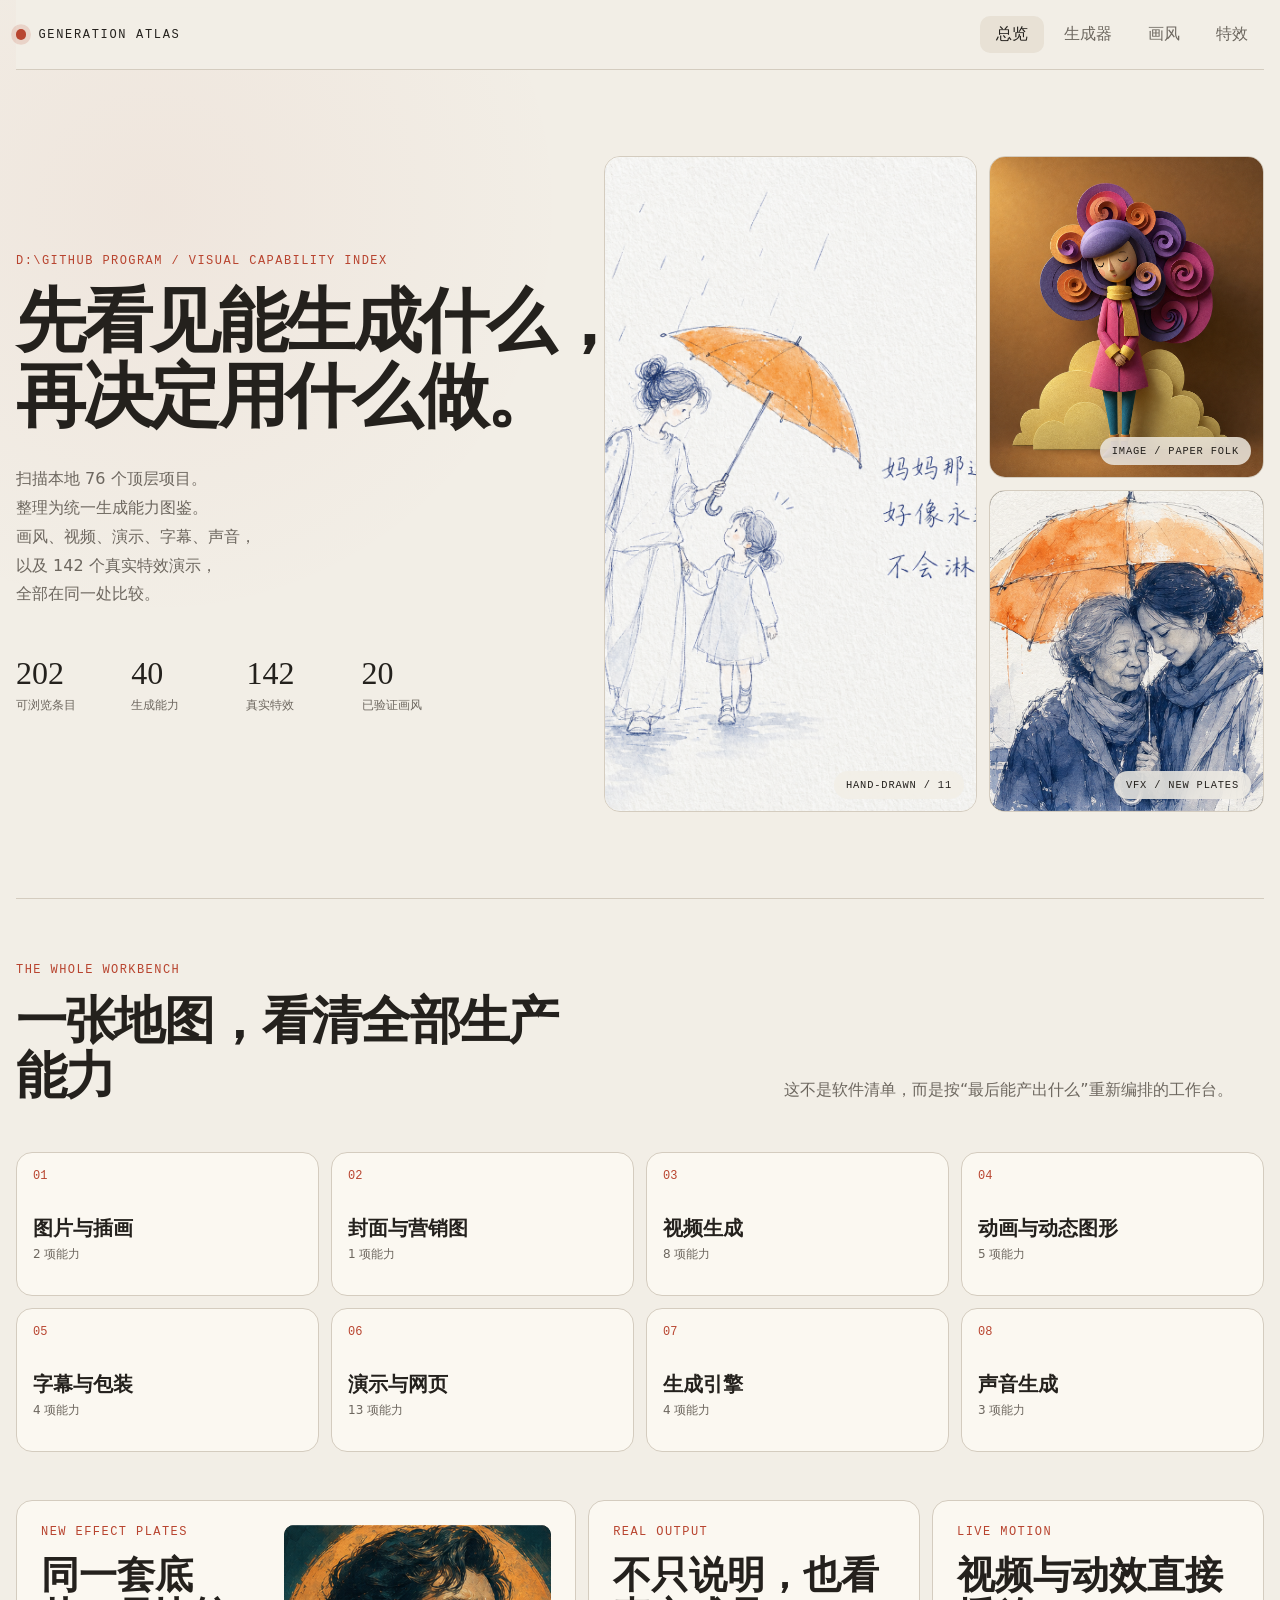
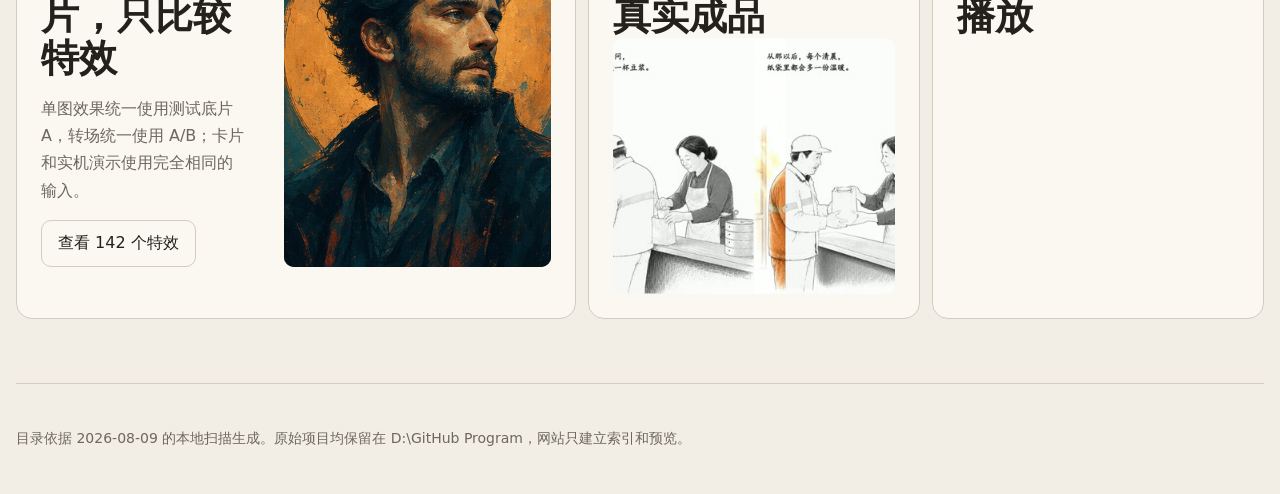
==== commit 304a500c: "移除两个生成能力条目" ====
--- a/gallery/index.html
+++ b/gallery/index.html
@@ -53,8 +53,8 @@
           <span>全部在同一处比较。</span>
         </p>
         <dl class="hero__stats" aria-label="素材库统计">
-          <div><dt>204</dt><dd>可浏览条目</dd></div>
-          <div><dt>42</dt><dd>生成能力</dd></div>
+          <div><dt>202</dt><dd>可浏览条目</dd></div>
+          <div><dt>40</dt><dd>生成能力</dd></div>
           <div><dt>142</dt><dd>真实特效</dd></div>
           <div><dt>20</dt><dd>已验证画风</dd></div>
         </dl>
@@ -117,7 +117,7 @@
     <section class="catalog section-shell" data-section="generators" hidden aria-labelledby="generators-title">
       <div class="section-heading">
         <div>
-          <p class="eyebrow">42 GENERATIVE WORKFLOWS</p>
+          <p class="eyebrow">40 GENERATIVE WORKFLOWS</p>
           <h2 id="generators-title">按最终产物选择生成器</h2>
         </div>
         <p id="generator-count" class="result-count" aria-live="polite"></p>
@@ -170,7 +170,7 @@
       </div>
       <div class="effects-note">
         <span>控制变量预览</span>
-        <p>单图效果只用固定 A，转场只用固定 A/B；点开后仍用同一套底片<span class="effects-note__keep">播放对应特效</span>。</p>
+        <p>单图效果只用固定 A，转场只用<span class="effects-note__keep">固定 A/B</span>；点开后仍用同一套底片<span class="effects-note__keep">播放对应特效</span>。</p>
       </div>
       <div class="toolbar">
         <label class="search">
